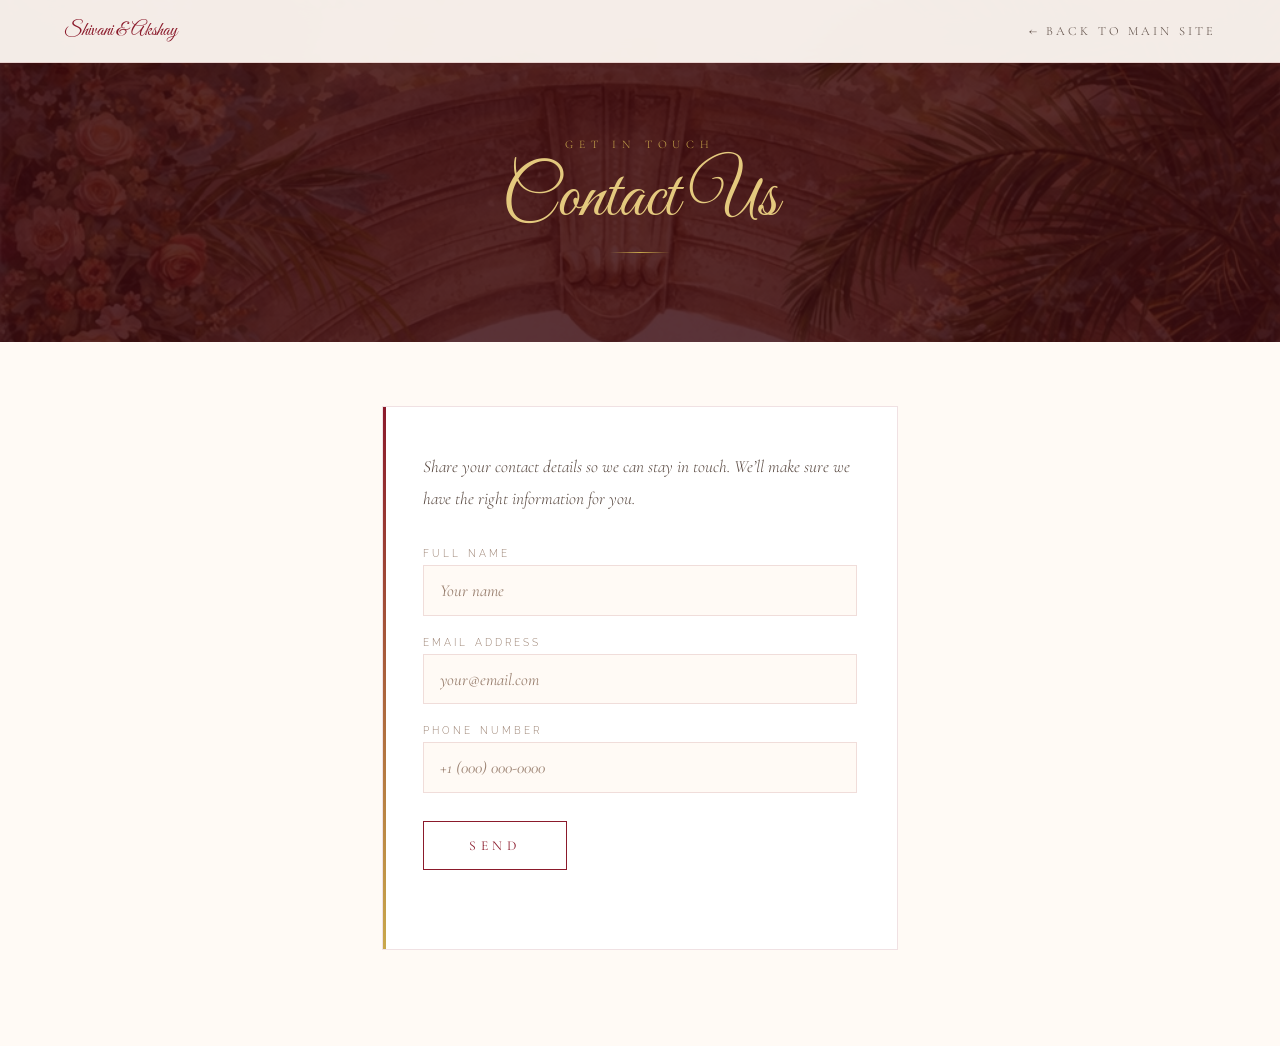
==== contact.html @ 1cb86898 "update contact" ====
<!DOCTYPE html>
<html lang="en">
<head>
  <meta charset="UTF-8"/>
  <meta name="viewport" content="width=device-width, initial-scale=1.0"/>
  <title>Contact — Shivani &amp; Akshay</title>
  <link href="https://fonts.googleapis.com/css2?family=Cormorant+Garamond:ital,wght@0,300;0,400;0,500;0,600;1,300;1,400;1,500&family=Great+Vibes&family=Raleway:wght@300;400;500;600&display=swap" rel="stylesheet"/>
  <style>
    *, *::before, *::after { box-sizing: border-box; margin: 0; padding: 0; }
    :root {
      --crimson: #8B1A2B; --crimson-dark: #5c0e1a;
      --gold: #c9a84c; --gold-light: #e4c97e;
      --cream: #fdf6ee; --warm-white: #fffaf5;
      --charcoal: #2a2020; --text-mid: #5a4a42; --text-light: #9a8070;
      --border: rgba(139,26,43,0.13);
    }
    body { font-family: "Raleway", sans-serif; font-weight: 300; background: var(--warm-white); color: var(--charcoal); overflow-x: hidden; min-height: 100vh; }

    /* ── NAV ── */
    nav { position: fixed; top: 0; left: 0; right: 0; z-index: 200; display: flex; align-items: center; justify-content: space-between; padding: 1.2rem 4rem; background: rgba(255,250,245,0.94); backdrop-filter: blur(16px); border-bottom: 1px solid var(--border); transition: padding 0.3s; }
    .nav-logo { font-family: "Great Vibes", cursive; font-size: 1.2rem; color: var(--crimson); text-decoration: none; }
    .nav-back { font-family: "Cormorant Garamond", serif; font-size: 0.78rem; letter-spacing: 0.25em; text-transform: uppercase; color: var(--text-mid); text-decoration: none; transition: color 0.25s; }
    .nav-back:hover { color: var(--crimson); }

    /* ── HERO ── */
    .contact-hero {
      min-height: 38vh;
      background-image: url("images/rsvp-bg.png");
      background-size: cover; background-position: center top;
      position: relative; display: flex; align-items: center; justify-content: center; text-align: center;
      padding: 7rem 2rem 4rem;
    }
    .contact-hero::before { content: ""; position: absolute; inset: 0; background: rgba(55,8,14,0.82); }
    .contact-hero-inner { position: relative; z-index: 1; }
    .contact-eyebrow { font-family: "Cormorant Garamond", serif; font-size: 0.72rem; letter-spacing: 0.5em; text-transform: uppercase; color: var(--gold); display: block; margin-bottom: 0.6rem; }
    .contact-title { font-family: "Great Vibes", cursive; font-size: clamp(2.8rem, 7vw, 4.5rem); color: var(--gold-light); line-height: 1.1; margin-bottom: 0.8rem; }
    .contact-rule { width: 60px; height: 1px; background: linear-gradient(90deg, transparent, var(--gold), transparent); margin: 0 auto; }

    /* ── FORM CARD ── */
    .contact-wrap { max-width: 580px; margin: 0 auto; padding: 4rem 2rem 6rem; }
    .contact-card {
      background: #fff;
      border: 1px solid var(--border);
      padding: 2.75rem 2.5rem;
      position: relative;
    }
    .contact-card::before {
      content: ""; position: absolute; left: 0; top: 0; bottom: 0;
      width: 3px;
      background: linear-gradient(to bottom, var(--crimson), var(--gold));
    }
    .contact-intro {
      font-family: "Cormorant Garamond", serif;
      font-style: italic;
      font-size: 1.08rem;
      color: var(--text-mid);
      line-height: 1.85;
      margin-bottom: 2rem;
    }
    .contact-label {
      display: block;
      font-family: "Raleway", sans-serif;
      font-size: 0.65rem;
      letter-spacing: 0.3em;
      text-transform: uppercase;
      color: var(--text-light);
      margin-bottom: 0.4rem;
    }
    .contact-input {
      display: block;
      width: 100%;
      border: 1px solid var(--border);
      background: var(--warm-white);
      padding: 0.85rem 1rem;
      font-family: "Cormorant Garamond", serif;
      font-size: 1.05rem;
      color: var(--charcoal);
      outline: none;
      margin-bottom: 1.25rem;
      transition: border-color 0.25s;
    }
    .contact-input::placeholder { color: var(--text-light); font-style: italic; }
    .contact-input:focus { border-color: var(--crimson); }
    .contact-btn {
      background: transparent;
      border: 1px solid var(--crimson);
      color: var(--crimson);
      font-family: "Cormorant Garamond", serif;
      font-size: 0.85rem;
      letter-spacing: 0.35em;
      text-transform: uppercase;
      padding: 0.95rem 2.8rem;
      cursor: pointer;
      transition: background 0.3s, color 0.3s;
      margin-top: 0.5rem;
    }
    .contact-btn:hover:not(:disabled) { background: var(--crimson); color: #fff; }
    .contact-btn:disabled { opacity: 0.55; cursor: not-allowed; }
    .contact-status {
      font-family: "Cormorant Garamond", serif;
      font-style: italic;
      font-size: 1rem;
      margin-top: 1rem;
      min-height: 1.2em;
      color: var(--text-mid);
    }

    @media(max-width: 640px) {
      nav { padding: 1rem 1.5rem; }
      .contact-wrap { padding: 3rem 1.25rem 5rem; }
      .contact-card { padding: 2rem 1.25rem; }
    }
  </style>
</head>
<body>

  <div id="page-veil" style="position:fixed;inset:0;z-index:99998;background:#fffaf5;opacity:1;transition:opacity 0.45s ease;pointer-events:none;"></div>

  <nav>
    <a href="index.html" class="nav-logo">Shivani &amp; Akshay</a>
    <a href="index.html" class="nav-back">&#8592; Back to Main Site</a>
  </nav>

  <div class="contact-hero">
    <div class="contact-hero-inner">
      <span class="contact-eyebrow">Get in Touch</span>
      <div class="contact-title">Contact Us</div>
      <div class="contact-rule"></div>
    </div>
  </div>

  <div class="contact-wrap">
    <div class="contact-card">
      <p class="contact-intro">Share your contact details so we can stay in touch. We&rsquo;ll make sure we have the right information for you.</p>

      <label class="contact-label" for="c-name">Full Name</label>
      <input class="contact-input" id="c-name" type="text" placeholder="Your name"/>

      <label class="contact-label" for="c-email">Email Address</label>
      <input class="contact-input" id="c-email" type="email" placeholder="your@email.com"/>

      <label class="contact-label" for="c-phone">Phone Number</label>
      <input class="contact-input" id="c-phone" type="tel" placeholder="+1 (000) 000-0000"/>

      <button class="contact-btn" id="contact-submit-btn" onclick="submitContact()">Send</button>
      <div class="contact-status" id="contact-status"></div>
    </div>
  </div>

<script>
const APPS_SCRIPT_URL = 'https://script.google.com/macros/s/AKfycbyWGnHQ9fE8tRoLolgLiuykcAC9IholKxzBrjJUidkUtIgFTYImMBKKMHqArN01oHk/exec';

// Fade in on load
window.addEventListener('DOMContentLoaded', function() {
  requestAnimationFrame(function() {
    document.getElementById('page-veil').style.opacity = '0';
  });
});

// Smooth scroll back to index
document.addEventListener('click', function(e) {
  const link = e.target.closest('a[href="index.html"]');
  if (!link) return;
  e.preventDefault();
  const veil = document.getElementById('page-veil');
  veil.style.pointerEvents = 'auto';
  veil.style.opacity = '1';
  setTimeout(function() { window.location.href = 'index.html'; }, 420);
});

function submitContact() {
  const name   = (document.getElementById('c-name').value  || '').trim();
  const email  = (document.getElementById('c-email').value || '').trim();
  const phone  = (document.getElementById('c-phone').value || '').trim();
  const status = document.getElementById('contact-status');
  const btn    = document.getElementById('contact-submit-btn');

  if (!name) { status.textContent = 'Please enter your name.'; return; }

  btn.disabled = true;
  status.textContent = '';

  const payload = { name, email, phone };
  fetch(APPS_SCRIPT_URL + '?action=contact&data=' + encodeURIComponent(JSON.stringify(payload)), { credentials: 'omit' })
    .then(function(r) { return r.json(); })
    .then(function(data) {
      btn.disabled = false;
      if (data.success) {
        document.getElementById('c-name').value  = '';
        document.getElementById('c-email').value = '';
        document.getElementById('c-phone').value = '';
        status.textContent = 'Thank you! Your details have been received \u2665';
      } else {
        status.textContent = 'Something went wrong. Please try again.';
      }
    })
    .catch(function() {
      btn.disabled = false;
      status.textContent = 'Something went wrong. Please try again.';
    });
}
</script>
</body>
</html>
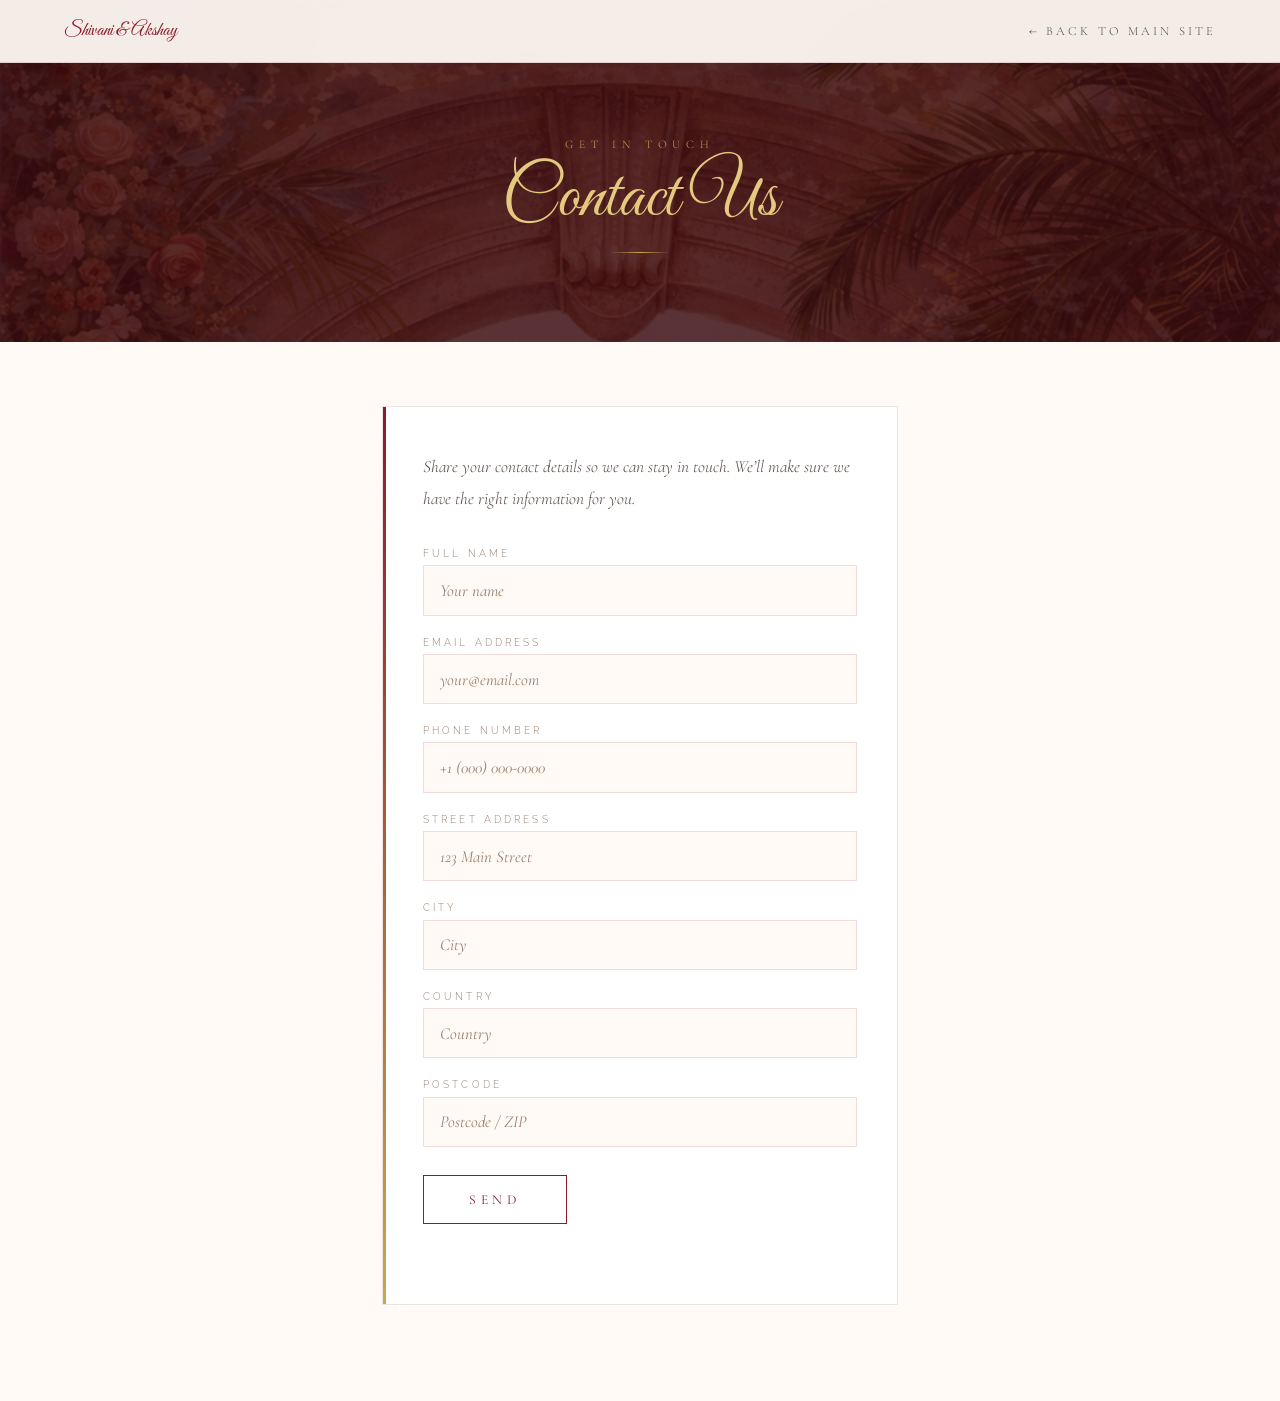
==== commit e81600ea: "contact update" ====
--- a/contact.html
+++ b/contact.html
@@ -142,6 +142,18 @@
       <label class="contact-label" for="c-phone">Phone Number</label>
       <input class="contact-input" id="c-phone" type="tel" placeholder="+1 (000) 000-0000"/>
 
+      <label class="contact-label" for="c-street">Street Address</label>
+      <input class="contact-input" id="c-street" type="text" placeholder="123 Main Street"/>
+
+      <label class="contact-label" for="c-city">City</label>
+      <input class="contact-input" id="c-city" type="text" placeholder="City"/>
+
+      <label class="contact-label" for="c-country">Country</label>
+      <input class="contact-input" id="c-country" type="text" placeholder="Country"/>
+
+      <label class="contact-label" for="c-postcode">Postcode</label>
+      <input class="contact-input" id="c-postcode" type="text" placeholder="Postcode / ZIP"/>
+
       <button class="contact-btn" id="contact-submit-btn" onclick="submitContact()">Send</button>
       <div class="contact-status" id="contact-status"></div>
     </div>
@@ -169,9 +181,13 @@
 });
 
 function submitContact() {
-  const name   = (document.getElementById('c-name').value  || '').trim();
-  const email  = (document.getElementById('c-email').value || '').trim();
-  const phone  = (document.getElementById('c-phone').value || '').trim();
+  const name     = (document.getElementById('c-name').value     || '').trim();
+  const email    = (document.getElementById('c-email').value    || '').trim();
+  const phone    = (document.getElementById('c-phone').value    || '').trim();
+  const street   = (document.getElementById('c-street').value   || '').trim();
+  const city     = (document.getElementById('c-city').value     || '').trim();
+  const country  = (document.getElementById('c-country').value  || '').trim();
+  const postcode = (document.getElementById('c-postcode').value || '').trim();
   const status = document.getElementById('contact-status');
   const btn    = document.getElementById('contact-submit-btn');
 
@@ -180,15 +196,19 @@
   btn.disabled = true;
   status.textContent = '';
 
-  const payload = { name, email, phone };
+  const payload = { name, phone, email, street, city, country, postcode };
   fetch(APPS_SCRIPT_URL + '?action=contact&data=' + encodeURIComponent(JSON.stringify(payload)), { credentials: 'omit' })
     .then(function(r) { return r.json(); })
     .then(function(data) {
       btn.disabled = false;
       if (data.success) {
-        document.getElementById('c-name').value  = '';
-        document.getElementById('c-email').value = '';
-        document.getElementById('c-phone').value = '';
+        document.getElementById('c-name').value     = '';
+        document.getElementById('c-email').value    = '';
+        document.getElementById('c-phone').value    = '';
+        document.getElementById('c-street').value   = '';
+        document.getElementById('c-city').value     = '';
+        document.getElementById('c-country').value  = '';
+        document.getElementById('c-postcode').value = '';
         status.textContent = 'Thank you! Your details have been received \u2665';
       } else {
         status.textContent = 'Something went wrong. Please try again.';
